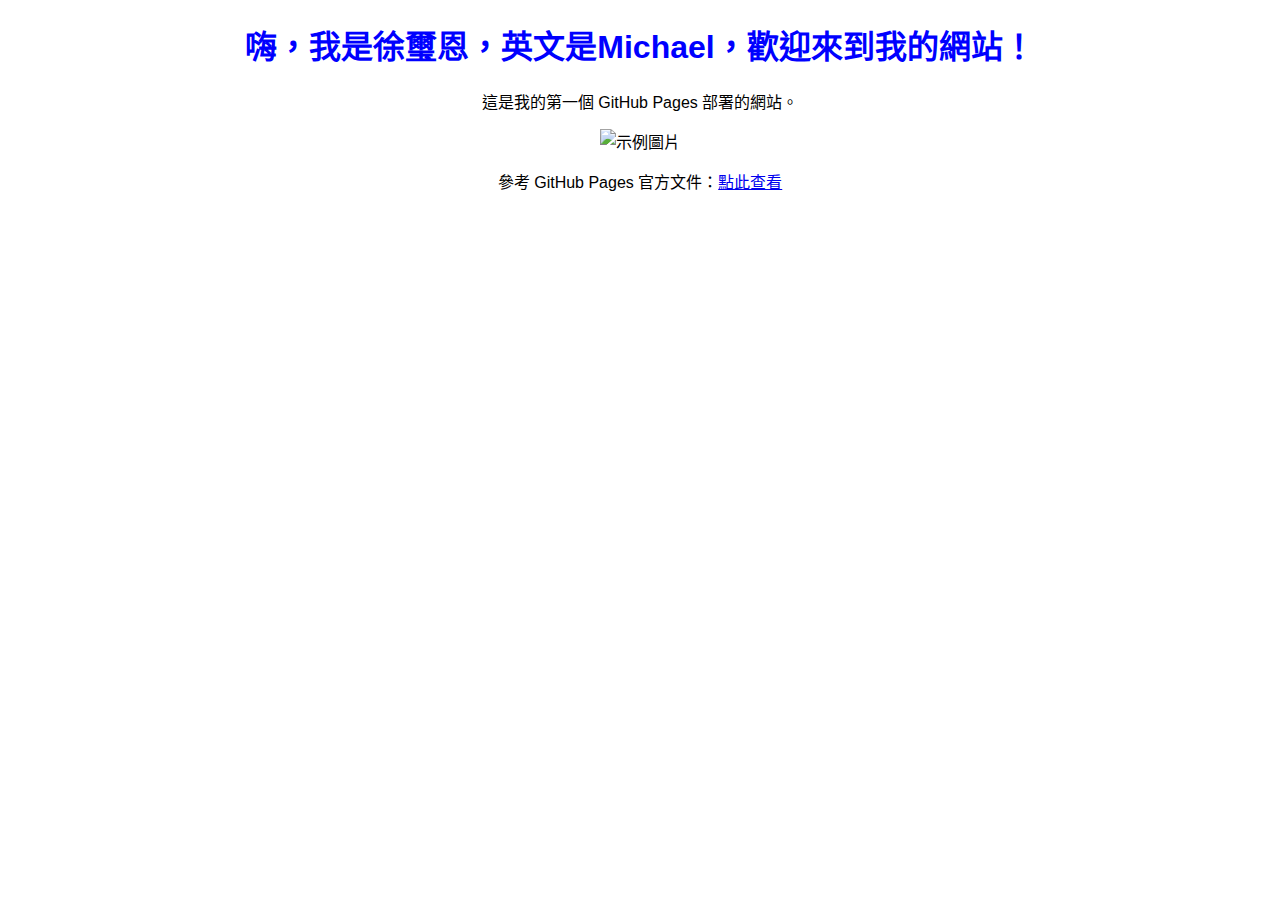
==== index.html @ 84cb9ead "add sth" ====
<!DOCTYPE html>
<html lang="zh-TW">
<head>
    <meta charset="UTF-8">
    <meta name="viewport" content="width=device-width, initial-scale=1.0">
    <title>我的第一個 GitHub Pages 網站</title>
    <style>
        body { font-family: Arial, sans-serif; text-align: center; }
        h1 { color: blue; }
    </style>
</head>
<body>
    <h1>嗨，我是徐璽恩，英文是Michael，歡迎來到我的網站！</h1>
    <p>這是我的第一個 GitHub Pages 部署的網站。</p>
    <img src="https://picsum.photos/200/300" alt="示例圖片">
    <p>參考 GitHub Pages 官方文件：<a href="https://pages.github.com/" target="_blank">點此查看</a></p>
</body>
</html>
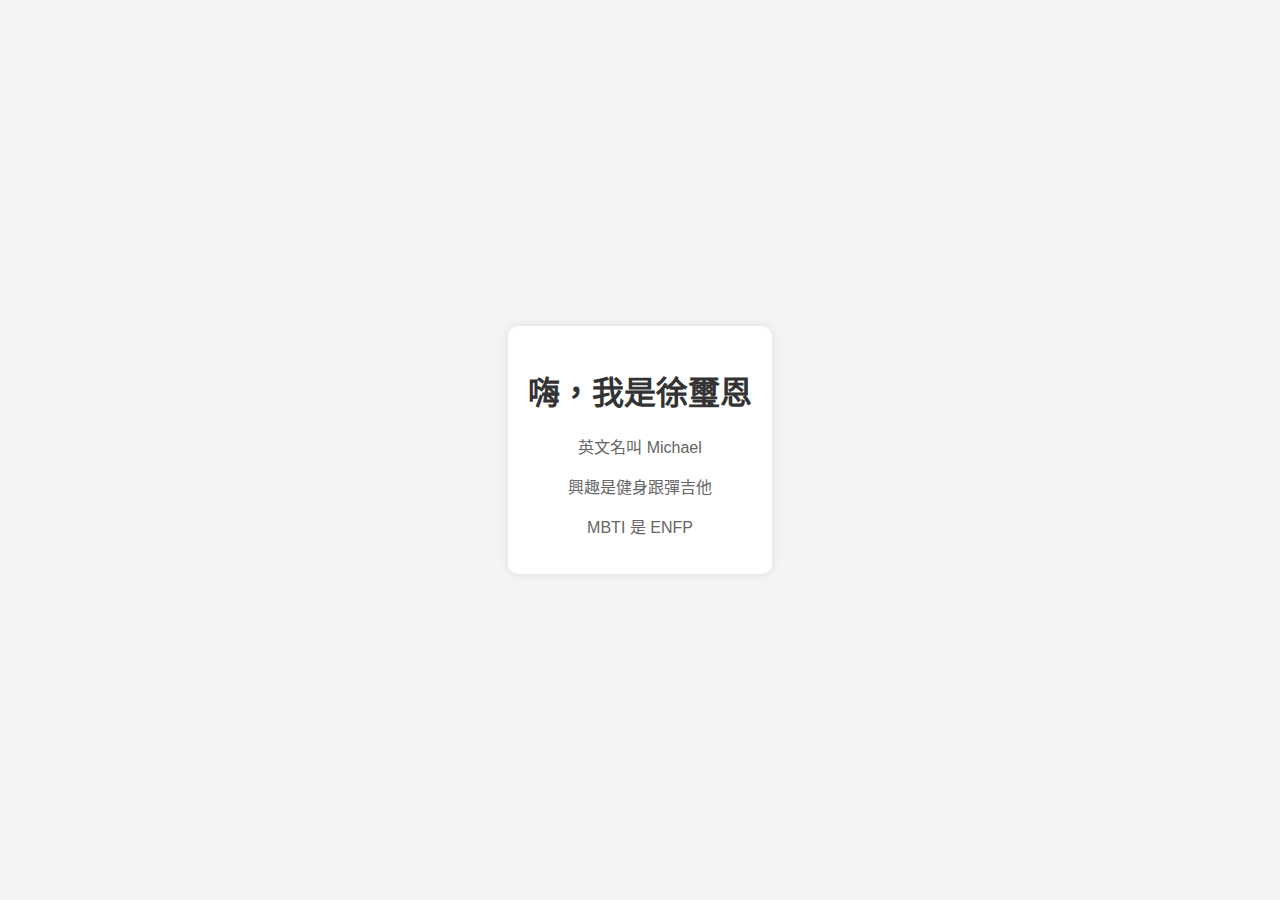
==== commit f65ea2eb: "add sth" ====
--- a/index.html
+++ b/index.html
@@ -3,16 +3,38 @@
 <head>
     <meta charset="UTF-8">
     <meta name="viewport" content="width=device-width, initial-scale=1.0">
-    <title>我的第一個 GitHub Pages 網站</title>
+    <title>自我介紹</title>
     <style>
-        body { font-family: Arial, sans-serif; text-align: center; }
-        h1 { color: blue; }
+        body {
+            font-family: Arial, sans-serif;
+            background-color: #f4f4f4;
+            display: flex;
+            justify-content: center;
+            align-items: center;
+            height: 100vh;
+            margin: 0;
+        }
+        .container {
+            background: white;
+            padding: 20px;
+            border-radius: 10px;
+            box-shadow: 0 0 10px rgba(0, 0, 0, 0.1);
+            text-align: center;
+        }
+        h1 {
+            color: #333;
+        }
+        p {
+            color: #666;
+        }
     </style>
 </head>
 <body>
-    <h1>嗨，我是徐璽恩，英文是Michael，歡迎來到我的網站！</h1>
-    <p>這是我的第一個 GitHub Pages 部署的網站。</p>
-    <img src="https://picsum.photos/200/300" alt="示例圖片">
-    <p>參考 GitHub Pages 官方文件：<a href="https://pages.github.com/" target="_blank">點此查看</a></p>
+    <div class="container">
+        <h1>嗨，我是徐璽恩</h1>
+        <p>英文名叫 Michael</p>
+        <p>興趣是健身跟彈吉他</p>
+        <p>MBTI 是 ENFP</p>
+    </div>
 </body>
-</html>+</html>
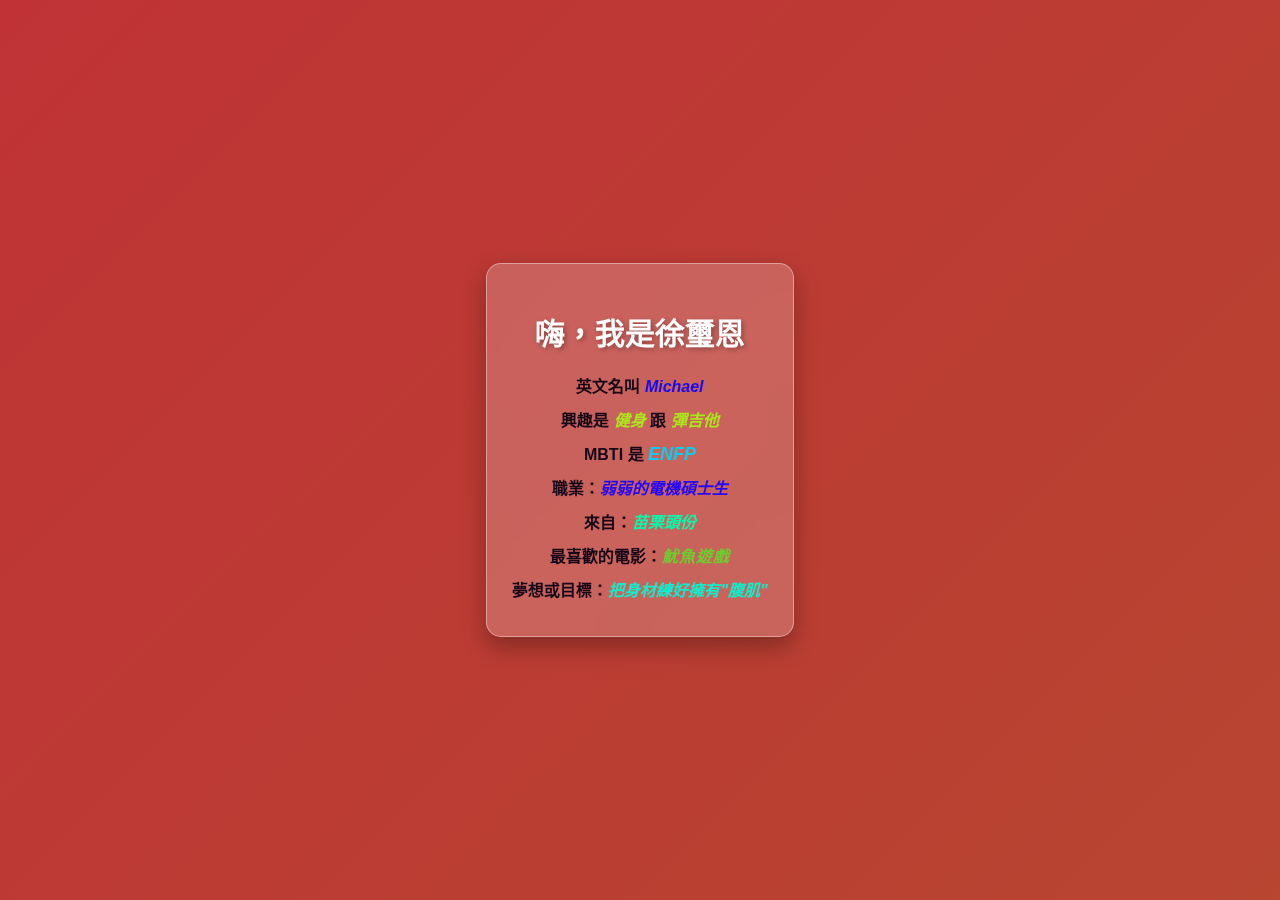
==== commit 3f040965: "renew" ====
--- a/index.html
+++ b/index.html
@@ -5,36 +5,133 @@
     <meta name="viewport" content="width=device-width, initial-scale=1.0">
     <title>自我介紹</title>
     <style>
+        /* 主要背景設定 */
         body {
-            font-family: Arial, sans-serif;
-            background-color: #f4f4f4;
+            font-family: 'Poppins', Arial, sans-serif;
+            background: linear-gradient(135deg, #c03236, #b54c2f, #524b49, #ffdde1);
+            background-size: 400% 400%;
+            animation: gradientAnimation 10s ease infinite;
             display: flex;
             justify-content: center;
             align-items: center;
             height: 100vh;
             margin: 0;
         }
+
+        /* 背景動畫 */
+        @keyframes gradientAnimation {
+            0% { background-position: 0% 50%; }
+            50% { background-position: 100% 50%; }
+            100% { background-position: 0% 50%; }
+        }
+
+        /* 卡片設計 */
         .container {
-            background: white;
-            padding: 20px;
-            border-radius: 10px;
-            box-shadow: 0 0 10px rgba(0, 0, 0, 0.1);
+            background: rgba(255, 255, 255, 0.2);
+            backdrop-filter: blur(10px);
+            padding: 25px;
+            border-radius: 15px;
+            box-shadow: 0 10px 25px rgba(0, 0, 0, 0.3);
             text-align: center;
+            max-width: 420px;
+            transition: transform 0.4s ease-in-out, box-shadow 0.4s ease-in-out;
+            border: 1px solid rgba(255, 255, 255, 0.4);
         }
+
+        /* 懸停時的立體感 */
+        .container:hover {
+            transform: scale(1.05);
+            box-shadow: 0 15px 30px rgba(0, 0, 0, 0.4);
+        }
+
+        /* 標題樣式 */
         h1 {
-            color: #333;
+            color: #fff;
+            font-size: 30px;
+            margin-bottom: 20px;
+            text-shadow: 2px 2px 5px rgba(0, 0, 0, 0.3);
         }
+
+        /* 文字樣式 */
         p {
-            color: #666;
+            color: #150718;
+            font-size: 16px;
+            margin: 10px 0;
+            font-weight: 300;
+            font-weight: bold;
         }
+
+        /* 重點強調文字 */
+        span {
+            font-weight: bold;
+            color: #02170a;
+        }
+
+        /* 響應式設計 */
+        @media (max-width: 600px) {
+            .container {
+                width: 90%;
+                padding: 20px;
+            }
+        }
+        .name {
+          color: #190aed;
+          font-weight: bold;
+          font-style: italic;
+        }
+
+        .hobby1 {
+              color: #abe81b;
+              font-style: italic;
+          }
+
+        .hobby2 {
+              color: #abe81b;
+              font-style: italic;
+          }
+
+        .mbti {
+              color: #0acdf0;
+              font-size: 18px;
+              font-style: italic;
+          }
+
+        .job {
+              color: #2708f4;
+              font-weight: bold;
+              font-style: italic;
+          }
+
+        .hometown {
+              color: #07f9ac;
+              text-transform: uppercase;
+              font-style: italic;
+          }
+
+        .favorites {
+              color: #6dcc2e;
+              letter-spacing: 1px;
+              font-style: italic;
+          }
+
+        .goals {
+              color: #10edcc;
+              font-weight: 900;
+              font-style: italic;
+          }
     </style>
 </head>
 <body>
     <div class="container">
         <h1>嗨，我是徐璽恩</h1>
-        <p>英文名叫 Michael</p>
-        <p>興趣是健身跟彈吉他</p>
-        <p>MBTI 是 ENFP</p>
+        <p>英文名叫 <span class="name">Michael</span></p>
+        <p>興趣是 <span class="hobby1">健身</span> 跟 <span class="hobby2">彈吉他</span></p>
+        <p>MBTI 是 <span class="mbti">ENFP</span></p>
+        <p>職業：<span class="job">弱弱的電機碩士生</span></p>
+        <p>來自：<span class="hometown">苗栗頭份</span></p>
+        <p>最喜歡的電影：<span class="favorites">魷魚遊戲</span></p>
+        <p>夢想或目標：<span class="goals">把身材練好擁有"腹肌"</span></p>
+
     </div>
 </body>
 </html>
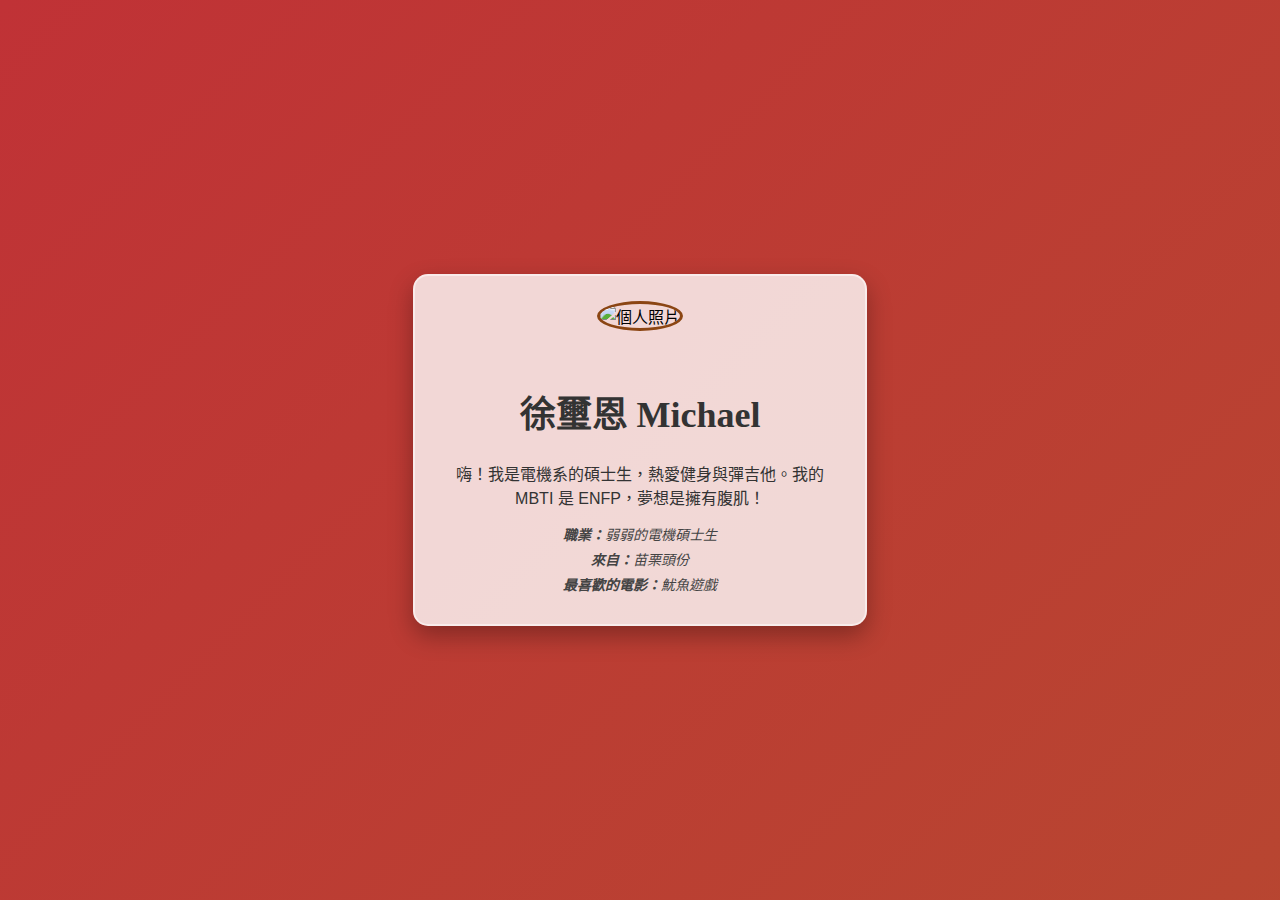
==== commit b366c086: "Create a profile card." ====
--- a/index.html
+++ b/index.html
@@ -3,135 +3,19 @@
 <head>
     <meta charset="UTF-8">
     <meta name="viewport" content="width=device-width, initial-scale=1.0">
-    <title>自我介紹</title>
-    <style>
-        /* 主要背景設定 */
-        body {
-            font-family: 'Poppins', Arial, sans-serif;
-            background: linear-gradient(135deg, #c03236, #b54c2f, #524b49, #ffdde1);
-            background-size: 400% 400%;
-            animation: gradientAnimation 10s ease infinite;
-            display: flex;
-            justify-content: center;
-            align-items: center;
-            height: 100vh;
-            margin: 0;
-        }
-
-        /* 背景動畫 */
-        @keyframes gradientAnimation {
-            0% { background-position: 0% 50%; }
-            50% { background-position: 100% 50%; }
-            100% { background-position: 0% 50%; }
-        }
-
-        /* 卡片設計 */
-        .container {
-            background: rgba(255, 255, 255, 0.2);
-            backdrop-filter: blur(10px);
-            padding: 25px;
-            border-radius: 15px;
-            box-shadow: 0 10px 25px rgba(0, 0, 0, 0.3);
-            text-align: center;
-            max-width: 420px;
-            transition: transform 0.4s ease-in-out, box-shadow 0.4s ease-in-out;
-            border: 1px solid rgba(255, 255, 255, 0.4);
-        }
-
-        /* 懸停時的立體感 */
-        .container:hover {
-            transform: scale(1.05);
-            box-shadow: 0 15px 30px rgba(0, 0, 0, 0.4);
-        }
-
-        /* 標題樣式 */
-        h1 {
-            color: #fff;
-            font-size: 30px;
-            margin-bottom: 20px;
-            text-shadow: 2px 2px 5px rgba(0, 0, 0, 0.3);
-        }
-
-        /* 文字樣式 */
-        p {
-            color: #150718;
-            font-size: 16px;
-            margin: 10px 0;
-            font-weight: 300;
-            font-weight: bold;
-        }
-
-        /* 重點強調文字 */
-        span {
-            font-weight: bold;
-            color: #02170a;
-        }
-
-        /* 響應式設計 */
-        @media (max-width: 600px) {
-            .container {
-                width: 90%;
-                padding: 20px;
-            }
-        }
-        .name {
-          color: #190aed;
-          font-weight: bold;
-          font-style: italic;
-        }
-
-        .hobby1 {
-              color: #abe81b;
-              font-style: italic;
-          }
-
-        .hobby2 {
-              color: #abe81b;
-              font-style: italic;
-          }
-
-        .mbti {
-              color: #0acdf0;
-              font-size: 18px;
-              font-style: italic;
-          }
-
-        .job {
-              color: #2708f4;
-              font-weight: bold;
-              font-style: italic;
-          }
-
-        .hometown {
-              color: #07f9ac;
-              text-transform: uppercase;
-              font-style: italic;
-          }
-
-        .favorites {
-              color: #6dcc2e;
-              letter-spacing: 1px;
-              font-style: italic;
-          }
-
-        .goals {
-              color: #10edcc;
-              font-weight: 900;
-              font-style: italic;
-          }
-    </style>
+    <title>個人簡介卡片</title>
+    <link rel="stylesheet" href="styles.css">
 </head>
 <body>
-    <div class="container">
-        <h1>嗨，我是徐璽恩</h1>
-        <p>英文名叫 <span class="name">Michael</span></p>
-        <p>興趣是 <span class="hobby1">健身</span> 跟 <span class="hobby2">彈吉他</span></p>
-        <p>MBTI 是 <span class="mbti">ENFP</span></p>
-        <p>職業：<span class="job">弱弱的電機碩士生</span></p>
-        <p>來自：<span class="hometown">苗栗頭份</span></p>
-        <p>最喜歡的電影：<span class="favorites">魷魚遊戲</span></p>
-        <p>夢想或目標：<span class="goals">把身材練好擁有"腹肌"</span></p>
-
+    <div class="card-container">
+        <div class="card">
+            <img src="profile.jpg" alt="個人照片" class="profile-image">
+            <h1 class="name">徐璽恩 Michael</h1>
+            <p class="description">嗨！我是電機系的碩士生，熱愛健身與彈吉他。我的 MBTI 是 ENFP，夢想是擁有腹肌！</p>
+            <p class="info"><strong class="info2">職業：</strong>弱弱的電機碩士生</p>
+            <p class="info"><strong class="info2">來自：</strong>苗栗頭份</p>
+            <p class="info"><strong class="info2">最喜歡的電影：</strong>魷魚遊戲</p>
+        </div>
     </div>
 </body>
 </html>
--- a/styles.css
+++ b/styles.css
@@ -0,0 +1,82 @@
+/* 背景樣式 */
+body {
+    font-family: 'Poppins', Arial, sans-serif;
+    background: linear-gradient(135deg, #c03236, #b54c2f, #524b49, #ffdde1);
+    background-size: 400% 400%;
+    animation: gradientAnimation 10s ease infinite;
+    display: flex;
+    justify-content: center;
+    align-items: center;
+    height: 100vh;
+    margin: 0;
+}
+
+/* 背景動畫 */
+@keyframes gradientAnimation {
+    0% { background-position: 0% 50%; }
+    50% { background-position: 100% 50%; }
+    100% { background-position: 0% 50%; }
+}
+
+/* 卡片樣式 */
+.card-container {
+    display: flex;
+    justify-content: center;
+    align-items: center;
+    width: 100%;
+    padding: 20px;
+}
+
+.card {
+    background: rgba(255, 255, 255, 0.8);
+    padding: 25px;
+    border-radius: 15px;
+    box-shadow: 0 10px 25px rgba(0, 0, 0, 0.3);
+    text-align: center;
+    max-width: 400px;
+    border: 2px solid rgba(255, 255, 255, 0.5);
+    transition: transform 0.4s, box-shadow 0.4s;
+}
+
+.card:hover {
+    transform: scale(1.05);
+    box-shadow: 0 15px 30px rgba(0, 0, 0, 0.4);
+}
+
+/* 個人照片樣式 */
+.profile-image {
+    width: 300px;
+    height: 300px;
+    border-radius: 70%;
+    border: 3px solid saddlebrown;
+    margin-bottom: 30px;
+    object-fit: cover;
+}
+
+/* 文字樣式 */
+.name {
+    font-family: 'Georgia', serif;
+    font-size: 36px;
+    color: #333;
+}
+
+.description {
+    font-size: 16px;
+    color: #333;
+    margin-bottom: 15px;
+}
+
+.info {
+    font-size: 14px;
+    color: #444;
+    margin: 5px 0;
+    font-style: italic;
+}
+
+.info2{
+    font-size: 14px;
+    color: #444;
+    margin: 5px 0;
+    font-style:oblique;
+    font-weight: bold;
+}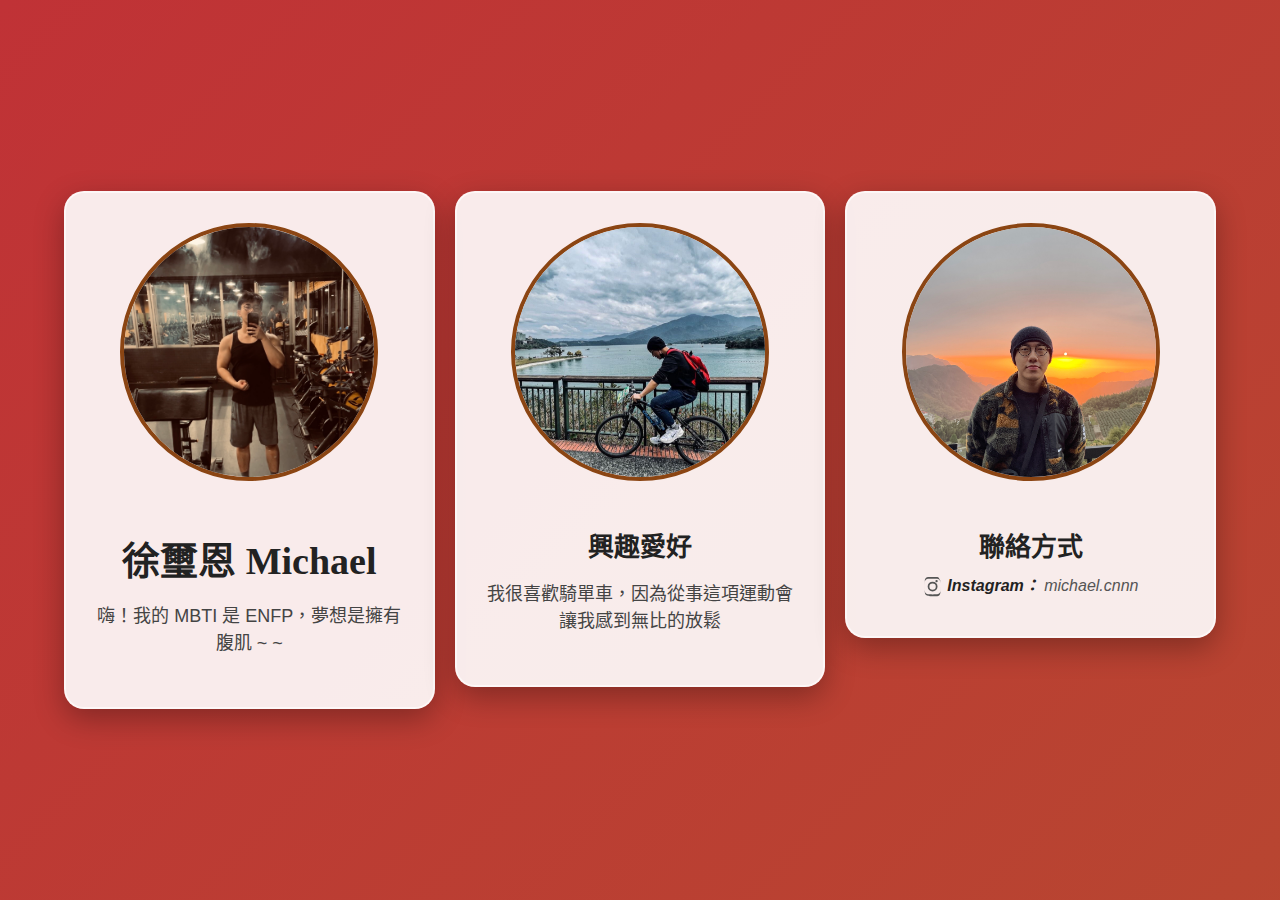
==== commit 4921ae90: "add RWD technology to my personal website." ====
--- a/index.html
+++ b/index.html
@@ -1,21 +1,39 @@
-<!DOCTYPE html>
-<html lang="zh-TW">
-<head>
-    <meta charset="UTF-8">
-    <meta name="viewport" content="width=device-width, initial-scale=1.0">
-    <title>個人簡介卡片</title>
-    <link rel="stylesheet" href="styles.css">
-</head>
-<body>
-    <div class="card-container">
-        <div class="card">
-            <img src="profile.jpg" alt="個人照片" class="profile-image">
-            <h1 class="name">徐璽恩 Michael</h1>
-            <p class="description">嗨！我是電機系的碩士生，熱愛健身與彈吉他。我的 MBTI 是 ENFP，夢想是擁有腹肌！</p>
-            <p class="info"><strong class="info2">職業：</strong>弱弱的電機碩士生</p>
-            <p class="info"><strong class="info2">來自：</strong>苗栗頭份</p>
-            <p class="info"><strong class="info2">最喜歡的電影：</strong>魷魚遊戲</p>
-        </div>
-    </div>
-</body>
-</html>
+<!DOCTYPE html>
+<html lang="zh-TW">
+<head>
+    <meta charset="UTF-8">
+    <meta name="viewport" content="width=device-width, initial-scale=1.0">
+    <title>個人簡介卡片</title>
+    <link rel="stylesheet" href="styles.css">
+    
+</head>
+<body>
+    <div class="card-container">
+        <div class="card">
+            <img src="profile.jpg" alt="個人照片" class="profile-image">
+            <h1 class="name">徐璽恩 Michael</h1>
+            <p class="description">嗨！我的 MBTI 是 ENFP，夢想是擁有腹肌 ~ ~</p>
+        </div>
+
+        <div class="card">
+            <img src="hobby.jpg" alt="興趣愛好圖片" class="card-image">
+            <h2 class="section-title">興趣愛好</h2>
+            <p class="description">我很喜歡騎單車，因為從事這項運動會讓我感到無比的放鬆</p>
+        </div>
+
+        <div class="card">
+            <img src="contact.jpg" alt="聯絡方式圖片" class="card-image">
+            <h2 class="section-title">聯絡方式</h2>
+            
+            <p class="info">
+            <svg xmlns="http://www.w3.org/2000/svg" width="24" height="" viewBox="0 0 25 25">
+                <path fill="currentColor" d="M12 2.163c3.204 0 3.584.012 4.849.07 1.366.062 2.633.292 3.608 1.267.975.975 1.204 2.242 1.267 3.608.058 1.265.07 1.645.07 4.849s-.012 3.584-.07 4.849c-.062 1.366-.292 2.633-1.267 3.608-.975.975-2.242 1.204-3.608 1.267-1.265.058-1.645.07-4.849.07s-3.584-.012-4.849-.07c-1.366-.062-2.633-.292-3.608-1.267-.975-.975-1.204-2.242-1.267-3.608C2.175 15.584 2.163 15.204 2.163 12s.012-3.584.07-4.849c.062-1.366.292-2.633 1.267-3.608.975-.975 2.242-1.204 3.608-1.267 1.265-.058 1.645-.07 4.849-.07M12 0C8.741 0 8.332.012 7.053.07 5.772.128 4.529.318 3.517 1.33c-1.012 1.012-1.202 2.255-1.26 3.536C2.199 6.668 2.187 7.079 2.187 12s.012 5.332.07 6.611c.058 1.281.248 2.524 1.26 3.536 1.012 1.012 2.255 1.202 3.536 1.26C8.332 23.988 8.741 24 12 24s3.668-.012 4.947-.07c1.281-.058 2.524-.248 3.536-1.26 1.012-1.012 1.202-2.255 1.26-3.536.058-1.279.07-1.688.07-6.611s-.012-5.332-.07-6.611c-.058-1.281-.248-2.524-1.26-3.536C19.471.318 18.228.128 16.947.07 15.668.012 15.259 0 12 0zm0 5.838a6.163 6.163 0 1 0 0 12.326 6.163 6.163 0 1 0 0-12.326zm0 10.163a3.999 3.999 0 1 1 0-7.998 3.999 3.999 0 0 1 0 7.998zm6.406-10.845a1.44 1.44 0 1 1-2.879 0 1.44 1.44 0 1 1 2.879 0z"/>
+            </svg>
+            <strong class="info2">Instagram：</strong> michael.cnnn
+        </p>
+            
+            
+        </div>
+    </div>
+</body>
+</html>
--- a/styles.css
+++ b/styles.css
@@ -1,82 +1,155 @@
-/* 背景樣式 */
-body {
-    font-family: 'Poppins', Arial, sans-serif;
-    background: linear-gradient(135deg, #c03236, #b54c2f, #524b49, #ffdde1);
-    background-size: 400% 400%;
-    animation: gradientAnimation 10s ease infinite;
-    display: flex;
-    justify-content: center;
-    align-items: center;
-    height: 100vh;
-    margin: 0;
-}
-
-/* 背景動畫 */
-@keyframes gradientAnimation {
-    0% { background-position: 0% 50%; }
-    50% { background-position: 100% 50%; }
-    100% { background-position: 0% 50%; }
-}
-
-/* 卡片樣式 */
-.card-container {
-    display: flex;
-    justify-content: center;
-    align-items: center;
-    width: 100%;
-    padding: 20px;
-}
-
-.card {
-    background: rgba(255, 255, 255, 0.8);
-    padding: 25px;
-    border-radius: 15px;
-    box-shadow: 0 10px 25px rgba(0, 0, 0, 0.3);
-    text-align: center;
-    max-width: 400px;
-    border: 2px solid rgba(255, 255, 255, 0.5);
-    transition: transform 0.4s, box-shadow 0.4s;
-}
-
-.card:hover {
-    transform: scale(1.05);
-    box-shadow: 0 15px 30px rgba(0, 0, 0, 0.4);
-}
-
-/* 個人照片樣式 */
-.profile-image {
-    width: 300px;
-    height: 300px;
-    border-radius: 70%;
-    border: 3px solid saddlebrown;
-    margin-bottom: 30px;
-    object-fit: cover;
-}
-
-/* 文字樣式 */
-.name {
-    font-family: 'Georgia', serif;
-    font-size: 36px;
-    color: #333;
-}
-
-.description {
-    font-size: 16px;
-    color: #333;
-    margin-bottom: 15px;
-}
-
-.info {
-    font-size: 14px;
-    color: #444;
-    margin: 5px 0;
-    font-style: italic;
-}
-
-.info2{
-    font-size: 14px;
-    color: #444;
-    margin: 5px 0;
-    font-style:oblique;
-    font-weight: bold;
-}+/* 背景樣式 */
+body {
+    font-family: 'Poppins', Arial, sans-serif;
+    background: linear-gradient(135deg, #c03236, #b54c2f, #524b49, #ffdde1);
+    background-size: 400% 400%;
+    animation: gradientAnimation 10s ease infinite;
+    display: flex;
+    justify-content: center;
+    align-items: center;
+    height: 100vh;
+    margin: 0;
+    flex-direction: column;
+}
+
+/* 背景動畫 */
+@keyframes gradientAnimation {
+    0% { background-position: 0% 50%; }
+    50% { background-position: 100% 50%; }
+    100% { background-position: 0% 50%; }
+}
+
+/* 卡片樣式 */
+.card-container {
+    display: grid;
+    grid-template-columns: repeat(auto-fit, minmax(300px, 1fr));
+    gap: 20px;
+    justify-content: center;
+    align-items: start;
+    width: 90%;
+    max-width: 1200px;
+    margin: 20px auto;
+    padding: 20px;
+}
+
+.card {
+    background: rgba(255, 255, 255, 0.9);
+    padding: 30px;
+    border-radius: 20px;
+    box-shadow: 0 10px 30px rgba(0, 0, 0, 0.3);
+    text-align: center;
+    border: 2px solid rgba(255, 255, 255, 0.6);
+    transition: transform 0.4s, box-shadow 0.4s;
+    animation: fadeIn 1s ease-in-out;
+}
+
+@keyframes fadeIn {
+    from { opacity: 0; transform: scale(0.9); }
+    to { opacity: 1; transform: scale(1); }
+}
+
+.card:hover {
+    transform: scale(1.05);
+    box-shadow: 0 15px 35px rgba(0, 0, 0, 0.4);
+}
+
+/* 個人照片樣式 */
+.profile-image, .card-image {
+    width: 250px;
+    height: 250px;
+    border-radius: 50%;
+    border: 4px solid saddlebrown;
+    margin-bottom: 20px;
+    object-fit: cover;
+    transition: transform 0.3s ease-in-out;
+}
+
+.profile-image:hover, .card-image:hover {
+    transform: scale(1.1);
+}
+
+/* 文字樣式 */
+.name {
+    font-family: 'Georgia', serif;
+    font-size: 38px;
+    color: #222;
+    font-weight: bold;
+    margin-bottom: 10px;
+}
+
+.description {
+    font-size: 18px;
+    color: #444;
+    margin-bottom: 20px;
+    line-height: 1.5;
+}
+
+.info {
+    font-size: 16px;
+    color: #555;
+    margin: 8px 0;
+    font-style: italic;
+    line-height: 1.4;
+}
+
+.info2 {
+    font-size: 16px;
+    color: #222;
+    font-weight: bold;
+}
+
+/* 額外區塊樣式 */
+.section-title {
+    font-size: 26px;
+    color: #222;
+    margin-bottom: 12px;
+    font-weight: bold;
+}
+
+
+
+.icon {
+    width: 18px;
+    height: 18px;
+    vertical-align: middle;
+    margin-right: 8px;
+}
+
+.info svg {
+    width: 20px; /* 調整圖示大小 */
+    height: 20px;
+    vertical-align: middle; /* 讓圖示與文字對齊 */
+    margin-right: 0px; /* 與文字保持適當距離 */
+    fill: #E4405F; /* 設定 Instagram 標準顏色，可根據需要修改 */
+}
+
+
+/* 響應式設計 */
+@media (max-width: 768px) {
+    .card-container {
+        grid-template-columns: 1fr;
+    }
+    .profile-image, .card-image {
+        width: 200px;
+        height: 200px;
+    }
+    .name {
+        font-size: 32px;
+    }
+    .description, .info {
+        font-size: 16px;
+    }
+}
+
+@media (max-width: 480px) {
+    .profile-image, .card-image {
+        width: 180px;
+        height: 180px;
+    }
+    .name {
+        font-size: 28px;
+    }
+    .description, .info {
+        font-size: 14px;
+    }
+}
